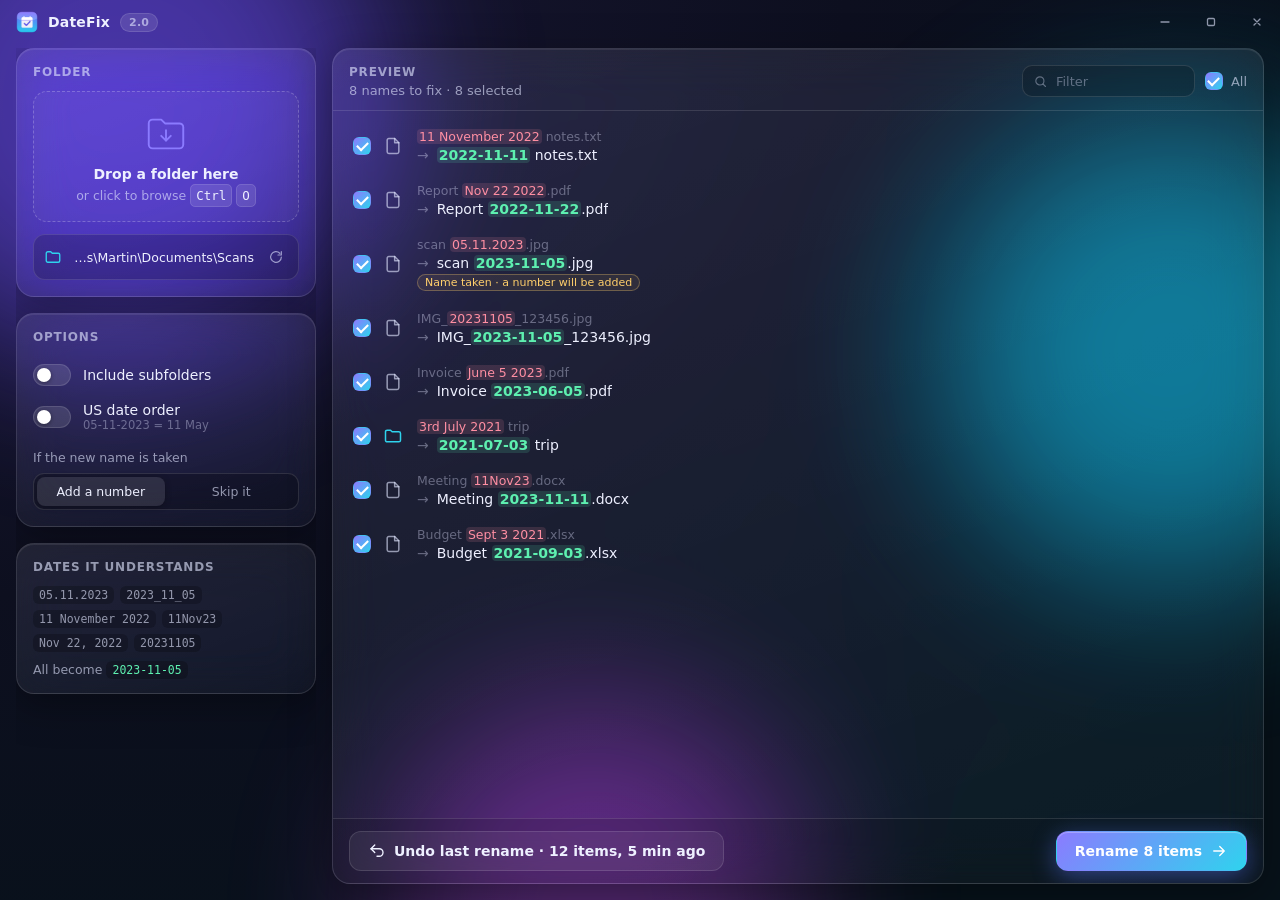
==== ui/index.html @ c707d3c5 "DateFix 2.0: rebuild as a Tauri desktop app with a glass interface - Rust core library (datefix-core" ====
<!doctype html>
<html lang="en">
<head>
  <meta charset="utf-8">
  <meta name="viewport" content="width=device-width, initial-scale=1">
  <title>DateFix</title>
  <link rel="stylesheet" href="styles.css">
</head>
<body>
  <div class="aurora" aria-hidden="true"><span></span><span></span><span></span></div>

  <header class="titlebar" data-tauri-drag-region>
    <div class="brand" data-tauri-drag-region>
      <img src="icon.png" alt="" width="22" height="22">
      <span data-tauri-drag-region>DateFix</span>
      <span class="pill" data-tauri-drag-region>2.0</span>
    </div>
    <div class="window-buttons">
      <button id="win-min" title="Minimise" aria-label="Minimise"><svg viewBox="0 0 12 12"><path d="M2 6h8"/></svg></button>
      <button id="win-max" title="Maximise" aria-label="Maximise"><svg viewBox="0 0 12 12"><rect x="2.5" y="2.5" width="7" height="7" rx="1.2"/></svg></button>
      <button id="win-close" class="close" title="Close" aria-label="Close"><svg viewBox="0 0 12 12"><path d="M3 3l6 6M9 3l-6 6"/></svg></button>
    </div>
  </header>

  <main class="layout">
    <aside class="side">
      <section class="card">
        <h2>Folder</h2>
        <button id="dropzone" class="dropzone" type="button">
          <svg class="dz-icon" viewBox="0 0 48 48" aria-hidden="true">
            <path d="M6 14a4 4 0 0 1 4-4h9l4 4h15a4 4 0 0 1 4 4v18a4 4 0 0 1-4 4H10a4 4 0 0 1-4-4z"/>
            <path d="M24 21v11M19 27l5 5 5-5"/>
          </svg>
          <strong>Drop a folder here</strong>
          <span>or click to browse <kbd>Ctrl</kbd> <kbd>O</kbd></span>
        </button>
        <div id="folder-chip" class="folder-chip" hidden>
          <svg viewBox="0 0 24 24" aria-hidden="true"><path d="M3 7a2 2 0 0 1 2-2h4l2 2h8a2 2 0 0 1 2 2v8a2 2 0 0 1-2 2H5a2 2 0 0 1-2-2z"/></svg>
          <span id="folder-path"></span>
          <button id="rescan" class="icon-btn" title="Scan again" aria-label="Scan again">
            <svg viewBox="0 0 24 24"><path d="M20 12a8 8 0 1 1-2.3-5.6M20 4v5h-5"/></svg>
          </button>
        </div>
      </section>

      <section class="card">
        <h2>Options</h2>
        <label class="switch">
          <input type="checkbox" id="opt-recursive">
          <span class="track"><span class="thumb"></span></span>
          <span class="label">Include subfolders</span>
        </label>
        <label class="switch">
          <input type="checkbox" id="opt-month-first">
          <span class="track"><span class="thumb"></span></span>
          <span class="label">US date order <small>05-11-2023 = 11 May</small></span>
        </label>
        <div class="field">
          <span class="field-label">If the new name is taken</span>
          <div class="segmented" role="radiogroup" aria-label="If the new name is taken">
            <button type="button" role="radio" data-clash="number" aria-checked="true">Add a number</button>
            <button type="button" role="radio" data-clash="skip" aria-checked="false">Skip it</button>
          </div>
        </div>
      </section>

      <section class="card formats">
        <h2>Dates it understands</h2>
        <ul>
          <li><code>05.11.2023</code><code>2023_11_05</code></li>
          <li><code>11 November 2022</code><code>11Nov23</code></li>
          <li><code>Nov 22, 2022</code><code>20231105</code></li>
        </ul>
        <p>All become <code class="iso">2023-11-05</code></p>
      </section>
    </aside>

    <section class="card preview">
      <div class="preview-head">
        <div>
          <h2>Preview</h2>
          <p id="summary" class="muted">Choose a folder to see what would change.</p>
        </div>
        <div class="preview-tools">
          <div class="search">
            <svg viewBox="0 0 24 24" aria-hidden="true"><circle cx="11" cy="11" r="6.5"/><path d="M16 16l4 4"/></svg>
            <input id="filter" type="search" placeholder="Filter" aria-label="Filter names" disabled>
          </div>
          <label class="check select-all" title="Select all">
            <input type="checkbox" id="select-all" disabled>
            <span class="box"></span>
            <span>All</span>
          </label>
        </div>
      </div>

      <div id="list" class="list" role="list">
        <div class="empty" id="empty">
          <div class="empty-art" aria-hidden="true">
            <span class="ghost-row"></span><span class="ghost-row"></span><span class="ghost-row"></span>
          </div>
          <p><strong>Nothing to show yet</strong><br>Drop a folder anywhere on this window.</p>
        </div>
      </div>

      <footer class="actions">
        <button id="undo" class="btn ghost" disabled>
          <svg viewBox="0 0 24 24" aria-hidden="true"><path d="M9 14L4 9l5-5"/><path d="M4 9h11a5 5 0 0 1 0 10h-3"/></svg>
          <span id="undo-label">Undo last rename</span>
        </button>
        <button id="apply" class="btn primary" disabled>
          <span id="apply-label">Rename</span>
          <svg viewBox="0 0 24 24" aria-hidden="true"><path d="M5 12h14M13 6l6 6-6 6"/></svg>
        </button>
      </footer>
    </section>
  </main>

  <div id="drop-overlay" class="drop-overlay" hidden>
    <div><strong>Drop to scan this folder</strong></div>
  </div>
  <div id="toasts" class="toasts" aria-live="polite"></div>

  <script src="main.js"></script>
</body>
</html>
---- ui/styles.css ----
:root {
  --text: #eef0ff;
  --muted: rgba(226, 230, 255, 0.62);
  --faint: rgba(226, 230, 255, 0.38);
  --glass: rgba(255, 255, 255, 0.065);
  --glass-strong: rgba(255, 255, 255, 0.11);
  --stroke: rgba(255, 255, 255, 0.12);
  --stroke-strong: rgba(255, 255, 255, 0.22);
  --accent: #8b7bff;
  --accent-2: #2fd3ee;
  --good: #5ef0b0;
  --old: #ff8fa3;
  --warn: #ffcf6b;
  --radius: 18px;
  --shadow: 0 10px 40px rgba(0, 0, 0, 0.35);
  color-scheme: dark;
}

* { box-sizing: border-box; }

html, body {
  height: 100%;
  margin: 0;
  overflow: hidden;
  font-family: "Segoe UI Variable Text", "Segoe UI", system-ui, -apple-system, sans-serif;
  font-size: 14px;
  color: var(--text);
  user-select: none;
  -webkit-font-smoothing: antialiased;
}

/* No native glass (or in a browser): draw our own dark backdrop. */
body { background: radial-gradient(120% 120% at 0% 0%, #1b1838 0%, #0d0f1f 55%, #07121a 100%); }
/* Windows Mica / Acrylic shows through. */
body.native-glass { background: rgba(12, 12, 24, 0.28); }

.aurora { position: fixed; inset: 0; pointer-events: none; overflow: hidden; z-index: 0; }
.aurora span {
  position: absolute; border-radius: 50%; filter: blur(80px); opacity: 0.55;
  animation: drift 22s ease-in-out infinite alternate;
}
.aurora span:nth-child(1) { width: 520px; height: 520px; left: -140px; top: -160px; background: #6d4dff; }
.aurora span:nth-child(2) { width: 460px; height: 460px; right: -120px; top: 120px; background: #0fb6d8; animation-delay: -7s; }
.aurora span:nth-child(3) { width: 420px; height: 420px; left: 30%; bottom: -220px; background: #d14dff; opacity: 0.35; animation-delay: -14s; }
body.native-glass .aurora span { opacity: 0.22; }
@keyframes drift { to { transform: translate(60px, 40px) scale(1.12); } }
@media (prefers-reduced-motion: reduce) { .aurora span { animation: none; } }

svg { fill: none; stroke: currentColor; stroke-width: 1.8; stroke-linecap: round; stroke-linejoin: round; }

/* ---------- Title bar ---------- */
.titlebar {
  position: relative; z-index: 2; height: 44px; display: flex; align-items: center;
  justify-content: space-between; padding-left: 16px;
}
.brand { display: flex; align-items: center; gap: 10px; font-weight: 600; letter-spacing: 0.2px; }
.brand img { border-radius: 6px; }
.pill {
  font-size: 11px; font-weight: 600; padding: 2px 8px; border-radius: 99px;
  background: var(--glass-strong); border: 1px solid var(--stroke); color: var(--muted);
}
.window-buttons { display: flex; height: 100%; }
.window-buttons button {
  width: 46px; height: 100%; border: 0; background: transparent; color: var(--muted);
  display: grid; place-items: center; cursor: pointer;
}
.window-buttons svg { width: 12px; height: 12px; stroke-width: 1.3; }
.window-buttons button:hover { background: rgba(255, 255, 255, 0.08); color: var(--text); }
.window-buttons .close:hover { background: #e81123; color: #fff; }

/* ---------- Layout ---------- */
.layout {
  position: relative; z-index: 1; display: grid; grid-template-columns: 300px 1fr; gap: 16px;
  height: calc(100% - 44px); padding: 4px 16px 16px;
}
.side { display: flex; flex-direction: column; gap: 16px; min-height: 0; overflow: auto; }

.card {
  background: linear-gradient(160deg, rgba(255, 255, 255, 0.09), rgba(255, 255, 255, 0.035));
  border: 1px solid var(--stroke);
  border-radius: var(--radius);
  padding: 16px;
  backdrop-filter: blur(24px) saturate(140%);
  -webkit-backdrop-filter: blur(24px) saturate(140%);
  box-shadow: var(--shadow), inset 0 1px 0 rgba(255, 255, 255, 0.08);
}
h2 { margin: 0 0 12px; font-size: 12px; font-weight: 600; letter-spacing: 0.8px; text-transform: uppercase; color: var(--muted); }
.muted { color: var(--muted); }

/* ---------- Drop zone ---------- */
.dropzone {
  width: 100%; display: flex; flex-direction: column; align-items: center; gap: 6px;
  padding: 18px 12px; border-radius: 14px; cursor: pointer; color: var(--text); font: inherit;
  background: rgba(255, 255, 255, 0.035); border: 1.5px dashed var(--stroke-strong);
  transition: background 0.2s, border-color 0.2s, transform 0.2s;
}
.dropzone:hover, .dropzone.over { background: rgba(139, 123, 255, 0.12); border-color: var(--accent); }
.dropzone:active { transform: scale(0.99); }
.dz-icon { width: 46px; height: 46px; stroke-width: 2; color: var(--accent); margin-bottom: 4px; }
.dropzone span { color: var(--muted); font-size: 12.5px; }
kbd {
  font: 600 10.5px/1 inherit; padding: 3px 5px; border-radius: 5px;
  background: var(--glass-strong); border: 1px solid var(--stroke); color: var(--text);
}

.folder-chip {
  margin-top: 12px; display: flex; align-items: center; gap: 8px; padding: 8px 8px 8px 10px;
  border-radius: 12px; background: rgba(0, 0, 0, 0.18); border: 1px solid var(--stroke);
}
.folder-chip > svg { width: 18px; height: 18px; flex: none; color: var(--accent-2); }
#folder-path { flex: 1; min-width: 0; overflow: hidden; text-overflow: ellipsis; white-space: nowrap; direction: rtl; text-align: left; font-size: 12.5px; }
.icon-btn {
  width: 28px; height: 28px; flex: none; border-radius: 8px; border: 0; cursor: pointer;
  display: grid; place-items: center; background: transparent; color: var(--muted);
}
.icon-btn svg { width: 16px; height: 16px; }
.icon-btn:hover { background: var(--glass-strong); color: var(--text); }

/* ---------- Switches ---------- */
.switch { display: flex; align-items: center; gap: 12px; padding: 8px 0; cursor: pointer; }
.switch input { position: absolute; opacity: 0; pointer-events: none; }
.track {
  width: 38px; height: 22px; flex: none; border-radius: 99px; position: relative;
  background: rgba(255, 255, 255, 0.12); border: 1px solid var(--stroke); transition: background 0.2s;
}
.thumb {
  position: absolute; top: 3px; left: 3px; width: 14px; height: 14px; border-radius: 50%;
  background: #fff; box-shadow: 0 1px 4px rgba(0, 0, 0, 0.4); transition: transform 0.2s cubic-bezier(.3, 1.4, .5, 1);
}
.switch input:checked + .track { background: linear-gradient(135deg, var(--accent), var(--accent-2)); border-color: transparent; }
.switch input:checked + .track .thumb { transform: translateX(16px); }
.switch input:focus-visible + .track { outline: 2px solid var(--accent-2); outline-offset: 2px; }
.switch .label { display: flex; flex-direction: column; }
.switch small { color: var(--faint); font-size: 11.5px; }

.field { margin-top: 10px; }
.field-label { display: block; font-size: 12.5px; color: var(--muted); margin-bottom: 8px; }
.segmented {
  display: grid; grid-template-columns: 1fr 1fr; padding: 3px; gap: 3px; border-radius: 11px;
  background: rgba(0, 0, 0, 0.22); border: 1px solid var(--stroke);
}
.segmented button {
  border: 0; border-radius: 8px; padding: 7px 8px; font: inherit; font-size: 12.5px; cursor: pointer;
  background: transparent; color: var(--muted); transition: background 0.2s, color 0.2s;
}
.segmented button[aria-checked="true"] { background: var(--glass-strong); color: var(--text); box-shadow: 0 1px 6px rgba(0, 0, 0, 0.3); }

.formats ul { list-style: none; margin: 0 0 10px; padding: 0; display: grid; gap: 6px; }
.formats li { display: flex; gap: 6px; flex-wrap: wrap; }
code {
  font-family: "Cascadia Code", Consolas, ui-monospace, monospace; font-size: 11.5px;
  padding: 2px 6px; border-radius: 6px; background: rgba(0, 0, 0, 0.22); color: var(--muted);
}
code.iso { color: var(--good); }
.formats p { margin: 0; color: var(--muted); font-size: 12.5px; }
@media (max-height: 700px) { .formats { display: none; } }

/* ---------- Preview ---------- */
.preview { display: flex; flex-direction: column; min-height: 0; padding: 0; overflow: hidden; }
.preview-head {
  display: flex; align-items: flex-start; justify-content: space-between; gap: 12px;
  padding: 16px 16px 12px; border-bottom: 1px solid var(--stroke);
}
.preview-head h2 { margin-bottom: 4px; }
.preview-head p { margin: 0; font-size: 13px; }
.preview-tools { display: flex; align-items: center; gap: 10px; }
.search {
  display: flex; align-items: center; gap: 6px; padding: 0 10px; height: 32px; border-radius: 10px;
  background: rgba(0, 0, 0, 0.2); border: 1px solid var(--stroke);
}
.search svg { width: 15px; height: 15px; color: var(--faint); }
.search input { width: 130px; border: 0; outline: 0; background: transparent; color: var(--text); font: inherit; font-size: 13px; }
.search input::placeholder { color: var(--faint); }
.search:focus-within { border-color: var(--accent); }

.check { display: inline-flex; align-items: center; gap: 8px; cursor: pointer; font-size: 13px; color: var(--muted); }
.check input { position: absolute; opacity: 0; pointer-events: none; }
.box {
  width: 18px; height: 18px; flex: none; border-radius: 6px; border: 1.5px solid var(--stroke-strong);
  display: grid; place-items: center; transition: background 0.15s, border-color 0.15s;
}
.box::after {
  content: ""; width: 9px; height: 5px; border: solid #fff; border-width: 0 0 2px 2px;
  transform: rotate(-45deg) translate(1px, -1px) scale(0); transition: transform 0.15s;
}
.check input:checked + .box { background: linear-gradient(135deg, var(--accent), var(--accent-2)); border-color: transparent; }
.check input:checked + .box::after { transform: rotate(-45deg) translate(1px, -1px) scale(1); }
.check input:indeterminate + .box { background: var(--accent); border-color: transparent; }
.check input:indeterminate + .box::after { border-width: 0 0 2px 0; transform: none; width: 8px; }
.check input:focus-visible + .box { outline: 2px solid var(--accent-2); outline-offset: 2px; }
.check input:disabled + .box { opacity: 0.4; }

.list { flex: 1; overflow: auto; padding: 8px; }
.list::-webkit-scrollbar { width: 10px; }
.list::-webkit-scrollbar-thumb { background: rgba(255, 255, 255, 0.14); border-radius: 99px; border: 3px solid transparent; background-clip: padding-box; }

.row {
  display: grid; grid-template-columns: 18px 22px minmax(0, 1fr); align-items: center; gap: 12px;
  padding: 10px 12px; border-radius: 12px; cursor: pointer; transition: background 0.15s, opacity 0.2s;
  animation: rise 0.35s ease both;
}
.row:hover { background: rgba(255, 255, 255, 0.06); }
.row.off { opacity: 0.45; }
.row.off .names .new { text-decoration: line-through; text-decoration-color: var(--faint); }
.row .kind { width: 20px; height: 20px; color: var(--muted); }
.row .kind.dir { color: var(--accent-2); }
.names { min-width: 0; display: flex; flex-direction: column; gap: 3px; }
.names .old, .names .new { overflow: hidden; text-overflow: ellipsis; white-space: nowrap; }
.names .old { font-size: 12.5px; color: var(--faint); }
.names .old mark { background: rgba(255, 143, 163, 0.14); color: var(--old); border-radius: 4px; padding: 0 2px; }
.names .new { font-size: 14px; display: flex; align-items: center; gap: 8px; }
.names .new .arrow { color: var(--faint); flex: none; }
.names .new .text { overflow: hidden; text-overflow: ellipsis; }
.names .new mark { background: rgba(94, 240, 176, 0.14); color: var(--good); border-radius: 4px; padding: 0 2px; font-weight: 600; }
.meta { display: flex; gap: 6px; flex-wrap: wrap; }
.tag {
  font-size: 11px; padding: 1px 7px; border-radius: 99px; color: var(--muted);
  background: rgba(255, 255, 255, 0.06); border: 1px solid var(--stroke);
}
.tag.warn { color: var(--warn); border-color: rgba(255, 207, 107, 0.3); background: rgba(255, 207, 107, 0.08); }
@keyframes rise { from { opacity: 0; transform: translateY(6px); } }

.empty { height: 100%; display: grid; place-content: center; justify-items: center; gap: 18px; text-align: center; color: var(--muted); }
.empty strong { color: var(--text); font-size: 15px; }
.empty p { margin: 0; line-height: 1.6; }
.empty-art { display: grid; gap: 8px; width: 220px; }
.ghost-row { height: 14px; border-radius: 99px; background: linear-gradient(90deg, rgba(255,255,255,.05), rgba(255,255,255,.14), rgba(255,255,255,.05)); background-size: 200% 100%; animation: shimmer 2.4s linear infinite; }
.ghost-row:nth-child(2) { width: 80%; }
.ghost-row:nth-child(3) { width: 60%; }
@keyframes shimmer { to { background-position: -200% 0; } }

.actions {
  display: flex; align-items: center; justify-content: space-between; gap: 12px;
  padding: 12px 16px; border-top: 1px solid var(--stroke); background: rgba(0, 0, 0, 0.12);
}
.btn {
  height: 40px; display: inline-flex; align-items: center; gap: 8px; padding: 0 18px; border-radius: 12px;
  font: inherit; font-weight: 600; cursor: pointer; border: 1px solid transparent; transition: transform 0.15s, box-shadow 0.2s, opacity 0.2s, background 0.2s;
}
.btn svg { width: 18px; height: 18px; }
.btn:active:not(:disabled) { transform: scale(0.98); }
.btn:disabled { opacity: 0.4; cursor: default; }
.btn.primary {
  color: #fff; background: linear-gradient(135deg, var(--accent), var(--accent-2));
  box-shadow: 0 6px 24px rgba(91, 120, 255, 0.45), inset 0 1px 0 rgba(255, 255, 255, 0.25);
}
.btn.primary:hover:not(:disabled) { box-shadow: 0 8px 32px rgba(91, 120, 255, 0.6), inset 0 1px 0 rgba(255, 255, 255, 0.3); }
.btn.ghost { color: var(--text); background: var(--glass); border-color: var(--stroke); }
.btn.ghost:hover:not(:disabled) { background: var(--glass-strong); }
.btn.busy { pointer-events: none; opacity: 0.7; }

/* ---------- Overlays ---------- */
.drop-overlay {
  position: fixed; inset: 10px; z-index: 10; border-radius: 22px; display: grid; place-items: center;
  border: 2px dashed var(--accent); background: rgba(40, 30, 90, 0.35);
  backdrop-filter: blur(10px); -webkit-backdrop-filter: blur(10px);
  font-size: 18px; animation: fade 0.15s ease;
}
.drop-overlay[hidden] { display: none; }
@keyframes fade { from { opacity: 0; } }

.toasts { position: fixed; right: 18px; bottom: 84px; z-index: 20; display: grid; gap: 10px; justify-items: end; }
.toast {
  max-width: 380px; padding: 12px 14px; border-radius: 14px; font-size: 13px; line-height: 1.45;
  background: rgba(30, 30, 52, 0.82); border: 1px solid var(--stroke-strong); box-shadow: var(--shadow);
  backdrop-filter: blur(20px); -webkit-backdrop-filter: blur(20px); animation: rise 0.25s ease;
}
.toast strong { display: block; margin-bottom: 2px; }
.toast.good strong { color: var(--good); }
.toast.bad strong { color: var(--old); }
.toast ul { margin: 6px 0 0; padding-left: 18px; color: var(--muted); }
.toast.leaving { opacity: 0; transform: translateY(6px); transition: 0.3s; }

button:focus-visible { outline: 2px solid var(--accent-2); outline-offset: 2px; }
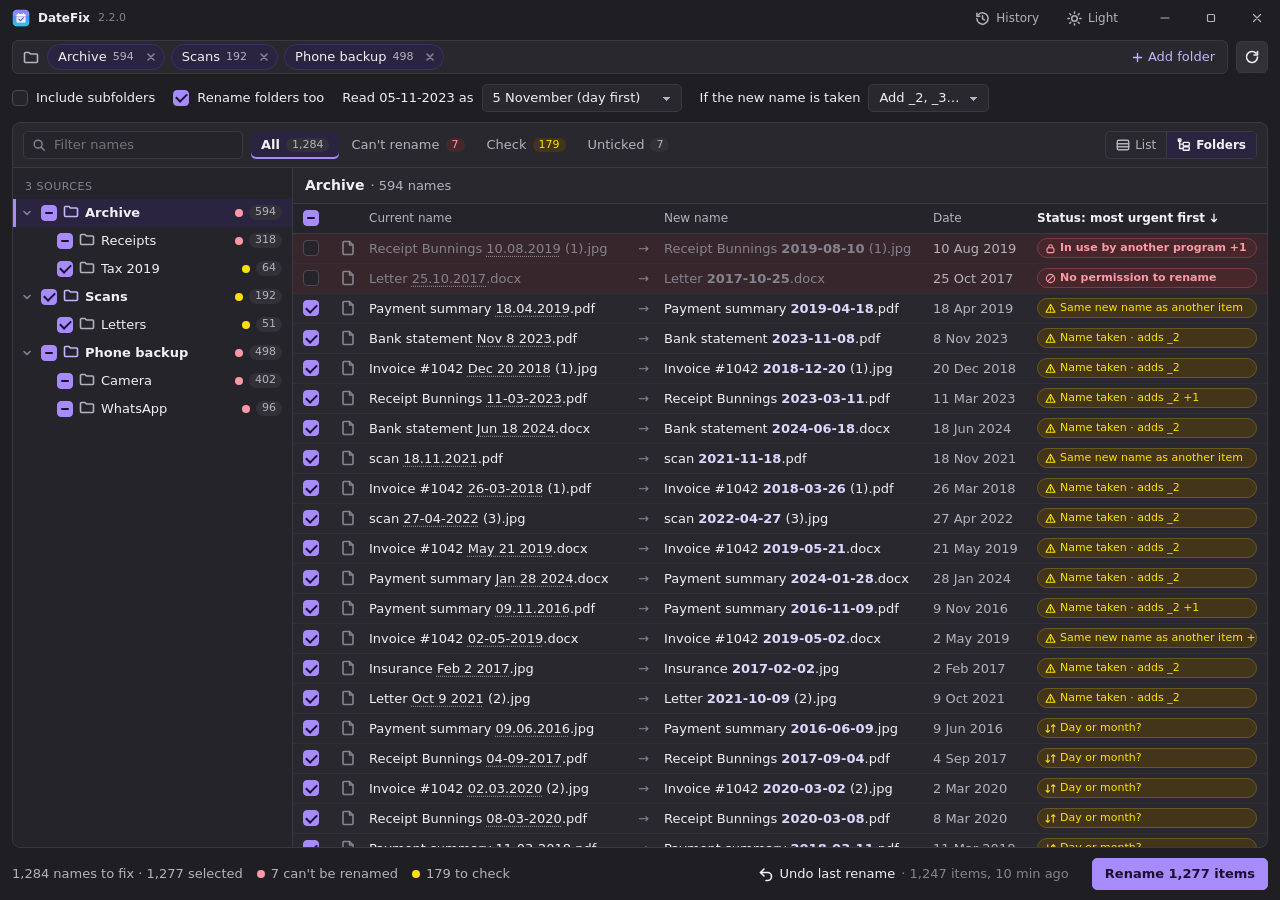
==== commit 2fb95535: "DateFix 2.2.0: new interface, history page, crash recovery A plainer, functional UI to replace the g" ====
--- a/ui/index.html
+++ b/ui/index.html
@@ -1,5 +1,5 @@
 <!doctype html>
-<html lang="en">
+<html lang="en" data-theme="dark">
 <head>
   <meta charset="utf-8">
   <meta name="viewport" content="width=device-width, initial-scale=1">
@@ -7,120 +7,164 @@
   <link rel="stylesheet" href="styles.css">
 </head>
 <body>
-  <div class="aurora" aria-hidden="true"><span></span><span></span><span></span></div>
-
+<div class="app">
   <header class="titlebar" data-tauri-drag-region>
-    <div class="brand" data-tauri-drag-region>
-      <img src="icon.png" alt="" width="22" height="22">
-      <span data-tauri-drag-region>DateFix</span>
-      <span class="pill" data-tauri-drag-region>2.0</span>
-    </div>
-    <div class="window-buttons">
-      <button id="win-min" title="Minimise" aria-label="Minimise"><svg viewBox="0 0 12 12"><path d="M2 6h8"/></svg></button>
-      <button id="win-max" title="Maximise" aria-label="Maximise"><svg viewBox="0 0 12 12"><rect x="2.5" y="2.5" width="7" height="7" rx="1.2"/></svg></button>
-      <button id="win-close" class="close" title="Close" aria-label="Close"><svg viewBox="0 0 12 12"><path d="M3 3l6 6M9 3l-6 6"/></svg></button>
+    <img class="logo" src="icon.png" alt="" width="18" height="18" data-tauri-drag-region>
+    <span class="name" data-tauri-drag-region>DateFix</span>
+    <span class="ver" id="version" data-tauri-drag-region></span>
+    <span class="drag" data-tauri-drag-region></span>
+    <button class="tb-btn" id="nav-history" type="button" title="Rename history (Ctrl+H)">
+      <svg viewBox="0 0 16 16"><path d="M2 8a6 6 0 1 0 1.8-4.3M2 2.5v3h3"/><path d="M8 5v3.2l2 1.3"/></svg>
+      <span>History</span>
+    </button>
+    <button class="tb-btn" id="theme" type="button" title="Switch between dark and light">
+      <svg class="sun" viewBox="0 0 16 16"><circle cx="8" cy="8" r="3"/><path d="M8 1v1.5M8 13.5V15M1 8h1.5M13.5 8H15M3 3l1 1M12 12l1 1M3 13l1-1M12 4l1-1"/></svg>
+      <svg class="moon" viewBox="0 0 16 16"><path d="M13.5 9.5A5.5 5.5 0 0 1 6.5 2.5a5.5 5.5 0 1 0 7 7z"/></svg>
+      <span id="theme-label">Light</span>
+    </button>
+    <div class="wb">
+      <button id="win-min" type="button" aria-label="Minimise"><svg viewBox="0 0 10 10"><path d="M1 5h8"/></svg></button>
+      <button id="win-max" type="button" aria-label="Maximise"><svg viewBox="0 0 10 10"><rect x="1.5" y="1.5" width="7" height="7" rx="1"/></svg></button>
+      <button id="win-close" class="close" type="button" aria-label="Close"><svg viewBox="0 0 10 10"><path d="M1.5 1.5l7 7M8.5 1.5l-7 7"/></svg></button>
     </div>
   </header>
 
-  <main class="layout">
-    <aside class="side">
-      <section class="card">
-        <h2>Folder</h2>
-        <button id="dropzone" class="dropzone" type="button">
-          <svg class="dz-icon" viewBox="0 0 48 48" aria-hidden="true">
-            <path d="M6 14a4 4 0 0 1 4-4h9l4 4h15a4 4 0 0 1 4 4v18a4 4 0 0 1-4 4H10a4 4 0 0 1-4-4z"/>
-            <path d="M24 21v11M19 27l5 5 5-5"/>
-          </svg>
-          <strong>Drop a folder here</strong>
-          <span>or click to browse <kbd>Ctrl</kbd> <kbd>O</kbd></span>
+  <!-- ===== Rename page ===== -->
+  <main class="page" id="page-main">
+    <div class="toolbar">
+      <div class="sources" id="sources">
+        <svg viewBox="0 0 16 16"><path d="M1.5 4.5a1 1 0 0 1 1-1h3.5l1.5 1.5h6a1 1 0 0 1 1 1v6.5a1 1 0 0 1-1 1h-11a1 1 0 0 1-1-1z"/></svg>
+        <div class="chips" id="chips"><span class="placeholder">No folder chosen yet</span></div>
+        <button class="add" id="add-folder" type="button" title="Add a folder (Ctrl+O)">
+          <svg viewBox="0 0 16 16"><path d="M8 3v10M3 8h10"/></svg>Add folder
         </button>
-        <div id="folder-chip" class="folder-chip" hidden>
-          <svg viewBox="0 0 24 24" aria-hidden="true"><path d="M3 7a2 2 0 0 1 2-2h4l2 2h8a2 2 0 0 1 2 2v8a2 2 0 0 1-2 2H5a2 2 0 0 1-2-2z"/></svg>
-          <span id="folder-path"></span>
-          <button id="rescan" class="icon-btn" title="Scan again" aria-label="Scan again">
-            <svg viewBox="0 0 24 24"><path d="M20 12a8 8 0 1 1-2.3-5.6M20 4v5h-5"/></svg>
-          </button>
+      </div>
+      <button class="btn icon" id="rescan" type="button" title="Scan again (F5)" aria-label="Scan again" disabled>
+        <svg viewBox="0 0 16 16"><path d="M13.5 8a5.5 5.5 0 1 1-1.6-3.9M13.5 2.5v3.5H10"/></svg>
+      </button>
+    </div>
+
+    <div class="options">
+      <label class="cb"><input type="checkbox" id="opt-recursive"><span>Include subfolders</span></label>
+      <label class="cb"><input type="checkbox" id="opt-folders" checked><span>Rename folders too</span></label>
+      <label class="field">Read 05-11-2023 as
+        <select id="opt-order">
+          <option value="day">5 November (day first)</option>
+          <option value="month">11 May (month first, US)</option>
+        </select>
+      </label>
+      <label class="field">If the new name is taken
+        <select id="opt-clash">
+          <option value="number">Add _2, _3…</option>
+          <option value="skip">Skip it</option>
+        </select>
+      </label>
+    </div>
+
+    <section class="panel" id="panel">
+      <div class="filterbar">
+        <label class="search"><svg viewBox="0 0 16 16"><circle cx="7" cy="7" r="4.5"/><path d="M10.5 10.5l3.5 3.5"/></svg>
+          <input id="filter" type="search" placeholder="Filter names" aria-label="Filter names" spellcheck="false"></label>
+        <div class="tabs" id="tabs" role="tablist">
+          <button type="button" role="tab" data-tab="all" class="tab on">All <span class="count" data-count="all">0</span></button>
+          <button type="button" role="tab" data-tab="bad" class="tab bad">Can't rename <span class="count" data-count="bad">0</span></button>
+          <button type="button" role="tab" data-tab="check" class="tab warn">Check <span class="count" data-count="check">0</span></button>
+          <button type="button" role="tab" data-tab="off" class="tab">Unticked <span class="count" data-count="off">0</span></button>
         </div>
-      </section>
-
-      <section class="card">
-        <h2>Options</h2>
-        <label class="switch">
-          <input type="checkbox" id="opt-recursive">
-          <span class="track"><span class="thumb"></span></span>
-          <span class="label">Include subfolders</span>
-        </label>
-        <label class="switch">
-          <input type="checkbox" id="opt-month-first">
-          <span class="track"><span class="thumb"></span></span>
-          <span class="label">US date order <small>05-11-2023 = 11 May</small></span>
-        </label>
-        <div class="field">
-          <span class="field-label">If the new name is taken</span>
-          <div class="segmented" role="radiogroup" aria-label="If the new name is taken">
-            <button type="button" role="radio" data-clash="number" aria-checked="true">Add a number</button>
-            <button type="button" role="radio" data-clash="skip" aria-checked="false">Skip it</button>
-          </div>
-        </div>
-      </section>
-
-      <section class="card formats">
-        <h2>Dates it understands</h2>
-        <ul>
-          <li><code>05.11.2023</code><code>2023_11_05</code></li>
-          <li><code>11 November 2022</code><code>11Nov23</code></li>
-          <li><code>Nov 22, 2022</code><code>20231105</code></li>
-        </ul>
-        <p>All become <code class="iso">2023-11-05</code></p>
-      </section>
-    </aside>
-
-    <section class="card preview">
-      <div class="preview-head">
-        <div>
-          <h2>Preview</h2>
-          <p id="summary" class="muted">Choose a folder to see what would change.</p>
-        </div>
-        <div class="preview-tools">
-          <div class="search">
-            <svg viewBox="0 0 24 24" aria-hidden="true"><circle cx="11" cy="11" r="6.5"/><path d="M16 16l4 4"/></svg>
-            <input id="filter" type="search" placeholder="Filter" aria-label="Filter names" disabled>
-          </div>
-          <label class="check select-all" title="Select all">
-            <input type="checkbox" id="select-all" disabled>
-            <span class="box"></span>
-            <span>All</span>
-          </label>
+        <span class="spacer"></span>
+        <div class="seg" id="view" role="radiogroup" aria-label="View">
+          <button type="button" role="radio" data-view="list" aria-checked="true">
+            <svg viewBox="0 0 16 16"><rect x="1.5" y="2.5" width="13" height="11" rx="1.5"/><path d="M1.5 6.5h13M1.5 10h13"/></svg>List</button>
+          <button type="button" role="radio" data-view="tree" aria-checked="false">
+            <svg viewBox="0 0 16 16"><path d="M3 2.5v9.5h3M3 7h3"/><rect x="7" y="5" width="7" height="4" rx="1"/><rect x="7" y="10" width="7" height="4" rx="1"/><rect x="1.5" y="1" width="3" height="3" rx=".8"/></svg>Folders</button>
         </div>
       </div>
 
-      <div id="list" class="list" role="list">
-        <div class="empty" id="empty">
-          <div class="empty-art" aria-hidden="true">
-            <span class="ghost-row"></span><span class="ghost-row"></span><span class="ghost-row"></span>
+      <div class="content" id="content" hidden>
+        <aside class="tree" id="tree" hidden></aside>
+        <div class="right">
+          <div class="crumb" id="crumb" hidden></div>
+          <div class="table">
+            <div class="thead" id="thead"></div>
+            <div class="tbody" id="tbody" tabindex="0"><div class="vspace" id="vspace"></div></div>
           </div>
-          <p><strong>Nothing to show yet</strong><br>Drop a folder anywhere on this window.</p>
         </div>
       </div>
 
-      <footer class="actions">
-        <button id="undo" class="btn ghost" disabled>
-          <svg viewBox="0 0 24 24" aria-hidden="true"><path d="M9 14L4 9l5-5"/><path d="M4 9h11a5 5 0 0 1 0 10h-3"/></svg>
-          <span id="undo-label">Undo last rename</span>
+      <div class="state" id="empty">
+        <button class="dropzone" id="dropzone" type="button">
+          <svg viewBox="0 0 48 48"><path d="M6 14a4 4 0 0 1 4-4h9l4 4h15a4 4 0 0 1 4 4v18a4 4 0 0 1-4 4H10a4 4 0 0 1-4-4z"/><path d="M24 21v11M19 27l5 5 5-5"/></svg>
+          <strong>Drop folders here</strong>
+          <span>or click to choose · <kbd>Ctrl</kbd> <kbd>O</kbd></span>
         </button>
-        <button id="apply" class="btn primary" disabled>
-          <span id="apply-label">Rename</span>
-          <svg viewBox="0 0 24 24" aria-hidden="true"><path d="M5 12h14M13 6l6 6-6 6"/></svg>
-        </button>
-      </footer>
+        <p class="hint">DateFix shows every change first. Nothing is renamed until you click <b>Rename</b>, and every rename can be undone.</p>
+      </div>
+
+      <div class="state" id="nothing" hidden>
+        <svg class="big" viewBox="0 0 48 48"><circle cx="24" cy="24" r="17"/><path d="M16.5 24.5l5 5 10-11"/></svg>
+        <strong>Nothing to fix</strong>
+        <span class="muted" id="nothing-text">Every date in these names is already YYYY-MM-DD.</span>
+      </div>
+
+      <div class="state" id="busy" hidden>
+        <strong id="busy-title">Scanning…</strong>
+        <div class="progress" id="busy-bar"><span></span></div>
+        <span class="muted" id="busy-text"></span>
+        <button class="btn" id="cancel-scan" type="button">Cancel</button>
+      </div>
     </section>
+
+    <footer class="statusbar">
+      <span class="info" id="info"></span>
+      <span class="spacer"></span>
+      <button class="btn subtle" id="undo-last" type="button" hidden>
+        <svg viewBox="0 0 16 16"><path d="M6 10L2.5 6.5 6 3"/><path d="M2.5 6.5h7a4 4 0 0 1 0 8H8"/></svg>
+        <span id="undo-label">Undo last rename</span>
+      </button>
+      <button class="btn primary" id="apply" type="button" disabled>Rename</button>
+    </footer>
   </main>
 
-  <div id="drop-overlay" class="drop-overlay" hidden>
-    <div><strong>Drop to scan this folder</strong></div>
-  </div>
-  <div id="toasts" class="toasts" aria-live="polite"></div>
+  <!-- ===== History page ===== -->
+  <main class="page" id="page-history" hidden>
+    <div class="toolbar">
+      <button class="btn subtle" id="back" type="button" title="Back (Esc)">
+        <svg viewBox="0 0 16 16"><path d="M10 3L5 8l5 5"/></svg>Back
+      </button>
+      <h1>Rename history</h1>
+      <span class="spacer"></span>
+      <span class="muted">The newest 30 renames are kept</span>
+    </div>
+    <section class="panel">
+      <div class="hsplit">
+        <div class="batches" id="batches"></div>
+        <div class="detail" id="detail">
+          <div class="dhead" id="dhead"></div>
+          <div class="table" id="htable" hidden>
+            <div class="thead" id="hthead"></div>
+            <div class="tbody" id="htbody" tabindex="0"><div class="vspace" id="hvspace"></div></div>
+          </div>
+          <div class="state" id="hstate" hidden></div>
+        </div>
+      </div>
+    </section>
+    <footer class="statusbar">
+      <span class="info" id="hinfo"></span>
+      <span class="spacer"></span>
+      <button class="btn danger" id="forget" type="button" hidden>Forget this rename</button>
+      <button class="btn" id="resume" type="button" hidden>Finish it</button>
+      <button class="btn primary" id="hundo" type="button" disabled>Undo</button>
+    </footer>
+  </main>
+</div>
 
-  <script src="main.js"></script>
+<div class="drop-overlay" id="drop-overlay" hidden><div>Drop to add these folders</div></div>
+<div class="scrim" id="modal" hidden><div class="dialog" role="dialog" aria-modal="true" aria-labelledby="modal-title">
+  <div class="body"><h2 id="modal-title"></h2><div id="modal-body"></div></div>
+  <div class="foot" id="modal-foot"></div>
+</div></div>
+<div class="toasts" id="toasts" aria-live="polite"></div>
+
+<script src="main.js"></script>
 </body>
 </html>
--- a/ui/styles.css
+++ b/ui/styles.css
@@ -1,274 +1,251 @@
+/* DateFix: dark by default, light as an option. Purple for actions and
+   selection (a few shades). Amber = check this, red = can't be renamed. */
 :root {
-  --text: #eef0ff;
-  --muted: rgba(226, 230, 255, 0.62);
-  --faint: rgba(226, 230, 255, 0.38);
-  --glass: rgba(255, 255, 255, 0.065);
-  --glass-strong: rgba(255, 255, 255, 0.11);
-  --stroke: rgba(255, 255, 255, 0.12);
-  --stroke-strong: rgba(255, 255, 255, 0.22);
-  --accent: #8b7bff;
-  --accent-2: #2fd3ee;
-  --good: #5ef0b0;
-  --old: #ff8fa3;
-  --warn: #ffcf6b;
-  --radius: 18px;
-  --shadow: 0 10px 40px rgba(0, 0, 0, 0.35);
+  --bg: #1f1e23; --surface: #29282e; --surface-2: #25242a; --raised: #323138; --hover: #2f2e35;
+  --border: #3a3940; --border-strong: #4b4a52; --row-line: #302f36;
+  --text: #f1f0f4; --muted: #b4b2bd; --faint: #85838f;
+  --p-900: #2b2440; --p-800: #3b3060; --p-600: #7c5cf0; --p-400: #a78bfa; --p-300: #c4b5fd; --p-200: #ddd6fe;
+  --accent: var(--p-400); --accent-hover: var(--p-300); --accent-text: #1a1033;
+  --accent-soft: var(--p-900); --link: var(--p-300); --date: var(--p-200); --sel: #2c2638;
+  --warn: #fce100; --warn-soft: #433519; --warn-border: #6b5722;
+  --bad: #ff99a4; --bad-soft: #47272b; --bad-border: #7a3b42; --bad-row: rgba(71, 39, 43, .5);
+  --ok: #8fd6a8;
+  --shadow: 0 16px 48px rgba(0, 0, 0, .55);
+  --row: 30px;
   color-scheme: dark;
 }
+:root[data-theme="light"] {
+  --bg: #f4f3f7; --surface: #ffffff; --surface-2: #faf9fc; --raised: #ffffff; --hover: #f5f2fd;
+  --border: #e4e2ea; --border-strong: #cdcad6; --row-line: #efedf3;
+  --text: #1c1a22; --muted: #5f5c6b; --faint: #8b8896;
+  --p-900: #f3efff; --p-800: #e2d9ff; --p-600: #6d28d9; --p-400: #7c3aed; --p-300: #6d28d9; --p-200: #5b21b6;
+  --accent: var(--p-400); --accent-hover: var(--p-600); --accent-text: #ffffff;
+  --accent-soft: var(--p-900); --link: var(--p-300); --date: var(--p-200); --sel: #f1ecff;
+  --warn: #8a5300; --warn-soft: #fff4ce; --warn-border: #f0d27e;
+  --bad: #b42318; --bad-soft: #fde8e8; --bad-border: #f5b8b5; --bad-row: #fff3f3;
+  --ok: #1e7b45;
+  --shadow: 0 16px 48px rgba(40, 20, 80, .18);
+  color-scheme: light;
+}
 
 * { box-sizing: border-box; }
-
-html, body {
-  height: 100%;
-  margin: 0;
-  overflow: hidden;
-  font-family: "Segoe UI Variable Text", "Segoe UI", system-ui, -apple-system, sans-serif;
-  font-size: 14px;
-  color: var(--text);
-  user-select: none;
-  -webkit-font-smoothing: antialiased;
-}
-
-/* No native glass (or in a browser): draw our own dark backdrop. */
-body { background: radial-gradient(120% 120% at 0% 0%, #1b1838 0%, #0d0f1f 55%, #07121a 100%); }
-/* Windows Mica / Acrylic shows through. */
-body.native-glass { background: rgba(12, 12, 24, 0.28); }
-
-.aurora { position: fixed; inset: 0; pointer-events: none; overflow: hidden; z-index: 0; }
-.aurora span {
-  position: absolute; border-radius: 50%; filter: blur(80px); opacity: 0.55;
-  animation: drift 22s ease-in-out infinite alternate;
-}
-.aurora span:nth-child(1) { width: 520px; height: 520px; left: -140px; top: -160px; background: #6d4dff; }
-.aurora span:nth-child(2) { width: 460px; height: 460px; right: -120px; top: 120px; background: #0fb6d8; animation-delay: -7s; }
-.aurora span:nth-child(3) { width: 420px; height: 420px; left: 30%; bottom: -220px; background: #d14dff; opacity: 0.35; animation-delay: -14s; }
-body.native-glass .aurora span { opacity: 0.22; }
-@keyframes drift { to { transform: translate(60px, 40px) scale(1.12); } }
-@media (prefers-reduced-motion: reduce) { .aurora span { animation: none; } }
-
-svg { fill: none; stroke: currentColor; stroke-width: 1.8; stroke-linecap: round; stroke-linejoin: round; }
+html, body { margin: 0; height: 100%; overflow: hidden; }
+body {
+  background: var(--bg); color: var(--text);
+  font: 13px/1.35 "Segoe UI Variable Text", "Segoe UI", system-ui, sans-serif;
+  user-select: none; -webkit-font-smoothing: antialiased;
+}
+svg { width: 16px; height: 16px; fill: none; stroke: currentColor; stroke-width: 1.6; stroke-linecap: round; stroke-linejoin: round; flex: none; }
+button, select, input { font: inherit; color: inherit; }
+button { cursor: default; }
+[hidden] { display: none !important; }
+:focus-visible { outline: 2px solid var(--accent); outline-offset: 1px; }
+.muted { color: var(--muted); } .faint { color: var(--faint); }
+.spacer { flex: 1; }
+kbd { font: 11px "Cascadia Mono", Consolas, monospace; padding: 1px 5px; border: 1px solid var(--border-strong); border-radius: 4px; background: var(--raised); }
+
+.app { display: flex; flex-direction: column; height: 100vh; }
+.page { flex: 1; min-height: 0; display: flex; flex-direction: column; }
 
 /* ---------- Title bar ---------- */
-.titlebar {
-  position: relative; z-index: 2; height: 44px; display: flex; align-items: center;
-  justify-content: space-between; padding-left: 16px;
-}
-.brand { display: flex; align-items: center; gap: 10px; font-weight: 600; letter-spacing: 0.2px; }
-.brand img { border-radius: 6px; }
-.pill {
-  font-size: 11px; font-weight: 600; padding: 2px 8px; border-radius: 99px;
-  background: var(--glass-strong); border: 1px solid var(--stroke); color: var(--muted);
-}
-.window-buttons { display: flex; height: 100%; }
-.window-buttons button {
-  width: 46px; height: 100%; border: 0; background: transparent; color: var(--muted);
-  display: grid; place-items: center; cursor: pointer;
-}
-.window-buttons svg { width: 12px; height: 12px; stroke-width: 1.3; }
-.window-buttons button:hover { background: rgba(255, 255, 255, 0.08); color: var(--text); }
-.window-buttons .close:hover { background: #e81123; color: #fff; }
-
-/* ---------- Layout ---------- */
-.layout {
-  position: relative; z-index: 1; display: grid; grid-template-columns: 300px 1fr; gap: 16px;
-  height: calc(100% - 44px); padding: 4px 16px 16px;
-}
-.side { display: flex; flex-direction: column; gap: 16px; min-height: 0; overflow: auto; }
-
-.card {
-  background: linear-gradient(160deg, rgba(255, 255, 255, 0.09), rgba(255, 255, 255, 0.035));
-  border: 1px solid var(--stroke);
-  border-radius: var(--radius);
-  padding: 16px;
-  backdrop-filter: blur(24px) saturate(140%);
-  -webkit-backdrop-filter: blur(24px) saturate(140%);
-  box-shadow: var(--shadow), inset 0 1px 0 rgba(255, 255, 255, 0.08);
-}
-h2 { margin: 0 0 12px; font-size: 12px; font-weight: 600; letter-spacing: 0.8px; text-transform: uppercase; color: var(--muted); }
-.muted { color: var(--muted); }
-
-/* ---------- Drop zone ---------- */
-.dropzone {
-  width: 100%; display: flex; flex-direction: column; align-items: center; gap: 6px;
-  padding: 18px 12px; border-radius: 14px; cursor: pointer; color: var(--text); font: inherit;
-  background: rgba(255, 255, 255, 0.035); border: 1.5px dashed var(--stroke-strong);
-  transition: background 0.2s, border-color 0.2s, transform 0.2s;
-}
-.dropzone:hover, .dropzone.over { background: rgba(139, 123, 255, 0.12); border-color: var(--accent); }
-.dropzone:active { transform: scale(0.99); }
-.dz-icon { width: 46px; height: 46px; stroke-width: 2; color: var(--accent); margin-bottom: 4px; }
-.dropzone span { color: var(--muted); font-size: 12.5px; }
-kbd {
-  font: 600 10.5px/1 inherit; padding: 3px 5px; border-radius: 5px;
-  background: var(--glass-strong); border: 1px solid var(--stroke); color: var(--text);
-}
-
-.folder-chip {
-  margin-top: 12px; display: flex; align-items: center; gap: 8px; padding: 8px 8px 8px 10px;
-  border-radius: 12px; background: rgba(0, 0, 0, 0.18); border: 1px solid var(--stroke);
-}
-.folder-chip > svg { width: 18px; height: 18px; flex: none; color: var(--accent-2); }
-#folder-path { flex: 1; min-width: 0; overflow: hidden; text-overflow: ellipsis; white-space: nowrap; direction: rtl; text-align: left; font-size: 12.5px; }
-.icon-btn {
-  width: 28px; height: 28px; flex: none; border-radius: 8px; border: 0; cursor: pointer;
-  display: grid; place-items: center; background: transparent; color: var(--muted);
-}
-.icon-btn svg { width: 16px; height: 16px; }
-.icon-btn:hover { background: var(--glass-strong); color: var(--text); }
-
-/* ---------- Switches ---------- */
-.switch { display: flex; align-items: center; gap: 12px; padding: 8px 0; cursor: pointer; }
-.switch input { position: absolute; opacity: 0; pointer-events: none; }
-.track {
-  width: 38px; height: 22px; flex: none; border-radius: 99px; position: relative;
-  background: rgba(255, 255, 255, 0.12); border: 1px solid var(--stroke); transition: background 0.2s;
-}
-.thumb {
-  position: absolute; top: 3px; left: 3px; width: 14px; height: 14px; border-radius: 50%;
-  background: #fff; box-shadow: 0 1px 4px rgba(0, 0, 0, 0.4); transition: transform 0.2s cubic-bezier(.3, 1.4, .5, 1);
-}
-.switch input:checked + .track { background: linear-gradient(135deg, var(--accent), var(--accent-2)); border-color: transparent; }
-.switch input:checked + .track .thumb { transform: translateX(16px); }
-.switch input:focus-visible + .track { outline: 2px solid var(--accent-2); outline-offset: 2px; }
-.switch .label { display: flex; flex-direction: column; }
-.switch small { color: var(--faint); font-size: 11.5px; }
-
-.field { margin-top: 10px; }
-.field-label { display: block; font-size: 12.5px; color: var(--muted); margin-bottom: 8px; }
-.segmented {
-  display: grid; grid-template-columns: 1fr 1fr; padding: 3px; gap: 3px; border-radius: 11px;
-  background: rgba(0, 0, 0, 0.22); border: 1px solid var(--stroke);
-}
-.segmented button {
-  border: 0; border-radius: 8px; padding: 7px 8px; font: inherit; font-size: 12.5px; cursor: pointer;
-  background: transparent; color: var(--muted); transition: background 0.2s, color 0.2s;
-}
-.segmented button[aria-checked="true"] { background: var(--glass-strong); color: var(--text); box-shadow: 0 1px 6px rgba(0, 0, 0, 0.3); }
-
-.formats ul { list-style: none; margin: 0 0 10px; padding: 0; display: grid; gap: 6px; }
-.formats li { display: flex; gap: 6px; flex-wrap: wrap; }
-code {
-  font-family: "Cascadia Code", Consolas, ui-monospace, monospace; font-size: 11.5px;
-  padding: 2px 6px; border-radius: 6px; background: rgba(0, 0, 0, 0.22); color: var(--muted);
-}
-code.iso { color: var(--good); }
-.formats p { margin: 0; color: var(--muted); font-size: 12.5px; }
-@media (max-height: 700px) { .formats { display: none; } }
-
-/* ---------- Preview ---------- */
-.preview { display: flex; flex-direction: column; min-height: 0; padding: 0; overflow: hidden; }
-.preview-head {
-  display: flex; align-items: flex-start; justify-content: space-between; gap: 12px;
-  padding: 16px 16px 12px; border-bottom: 1px solid var(--stroke);
-}
-.preview-head h2 { margin-bottom: 4px; }
-.preview-head p { margin: 0; font-size: 13px; }
-.preview-tools { display: flex; align-items: center; gap: 10px; }
-.search {
-  display: flex; align-items: center; gap: 6px; padding: 0 10px; height: 32px; border-radius: 10px;
-  background: rgba(0, 0, 0, 0.2); border: 1px solid var(--stroke);
-}
-.search svg { width: 15px; height: 15px; color: var(--faint); }
-.search input { width: 130px; border: 0; outline: 0; background: transparent; color: var(--text); font: inherit; font-size: 13px; }
-.search input::placeholder { color: var(--faint); }
+.titlebar { height: 36px; display: flex; align-items: center; gap: 8px; padding-left: 12px; flex: none; }
+.titlebar .logo { border-radius: 5px; }
+.titlebar .name { font-size: 12px; font-weight: 600; }
+.titlebar .ver { font-size: 11px; color: var(--faint); }
+.titlebar .drag { flex: 1; align-self: stretch; }
+.tb-btn { height: 28px; padding: 0 10px; display: inline-flex; align-items: center; gap: 6px; border: 0; border-radius: 4px; background: transparent; color: var(--muted); font-size: 12px; }
+.tb-btn:hover { background: var(--hover); color: var(--text); }
+.tb-btn.on { background: var(--accent-soft); color: var(--text); }
+.tb-btn svg { width: 15px; height: 15px; }
+:root[data-theme="dark"] .tb-btn .moon, :root[data-theme="light"] .tb-btn .sun { display: none; }
+.wb { display: flex; align-self: stretch; margin-left: 6px; }
+.wb button { width: 46px; border: 0; background: transparent; color: var(--muted); display: grid; place-items: center; }
+.wb button:hover { background: var(--hover); color: var(--text); }
+.wb .close:hover { background: #c42b1c; color: #fff; }
+.wb svg { width: 10px; height: 10px; stroke-width: 1.2; }
+
+/* ---------- Controls ---------- */
+.btn { height: 32px; padding: 0 12px; display: inline-flex; align-items: center; gap: 6px; border-radius: 5px; border: 1px solid var(--border); background: var(--raised); white-space: nowrap; }
+.btn:hover:not(:disabled) { border-color: var(--border-strong); background: var(--hover); }
+.btn:disabled { opacity: .45; }
+.btn.primary { background: var(--accent); color: var(--accent-text); border-color: var(--accent); font-weight: 600; }
+.btn.primary:hover:not(:disabled) { background: var(--accent-hover); border-color: var(--accent-hover); }
+.btn.danger { color: var(--bad); }
+.btn.subtle { border-color: transparent; background: transparent; }
+.btn.icon { width: 32px; padding: 0; justify-content: center; }
+
+input[type="checkbox"] {
+  appearance: none; margin: 0; width: 16px; height: 16px; flex: none; border-radius: 4px;
+  border: 1px solid var(--border-strong); background: var(--surface-2); display: grid; place-items: center;
+}
+input[type="checkbox"]:checked, input[type="checkbox"]:indeterminate { background: var(--accent); border-color: var(--accent); }
+input[type="checkbox"]:checked::after {
+  content: ""; width: 9px; height: 5px; border: solid var(--accent-text); border-width: 0 0 2px 2px;
+  transform: translateY(-1px) rotate(-45deg);
+}
+input[type="checkbox"]:indeterminate::after { content: ""; width: 8px; height: 2px; border-radius: 1px; background: var(--accent-text); }
+input[type="checkbox"]:disabled { opacity: .35; }
+
+select {
+  height: 28px; padding: 0 28px 0 10px; border-radius: 5px; border: 1px solid var(--border); background-color: var(--surface);
+  appearance: none; background-image: linear-gradient(45deg, transparent 50%, var(--muted) 50%), linear-gradient(135deg, var(--muted) 50%, transparent 50%);
+  background-position: calc(100% - 14px) 12px, calc(100% - 10px) 12px; background-size: 4px 4px; background-repeat: no-repeat;
+}
+select option { background: var(--surface); color: var(--text); }
+
+/* ---------- Toolbar ---------- */
+.toolbar { display: flex; align-items: center; gap: 8px; padding: 4px 12px 10px; flex: none; }
+.toolbar h1 { margin: 0 0 0 4px; font-size: 18px; font-weight: 600; }
+.sources { flex: 1; min-width: 0; display: flex; align-items: center; gap: 8px; min-height: 34px; padding: 3px 4px 3px 10px; background: var(--surface); border: 1px solid var(--border); border-radius: 6px; }
+.sources > svg { color: var(--muted); }
+.chips { flex: 1; min-width: 0; display: flex; gap: 6px; overflow: hidden; align-items: center; }
+.chips .placeholder { color: var(--faint); }
+.chips .path { white-space: nowrap; overflow: hidden; text-overflow: ellipsis; }
+.chip { display: inline-flex; align-items: center; gap: 6px; height: 26px; padding: 0 4px 0 10px; border-radius: 13px; background: var(--accent-soft); border: 1px solid var(--p-800); white-space: nowrap; min-width: 0; }
+.chip .label { overflow: hidden; text-overflow: ellipsis; }
+.chip .n { color: var(--muted); font-size: 11px; font-variant-numeric: tabular-nums; }
+.chip button { width: 20px; height: 20px; border: 0; border-radius: 10px; background: transparent; color: var(--faint); display: grid; place-items: center; }
+.chip button:hover { background: var(--hover); color: var(--text); }
+.chip button svg { width: 10px; height: 10px; }
+.add { border: 0; background: transparent; color: var(--link); display: inline-flex; align-items: center; gap: 4px; height: 26px; padding: 0 8px; border-radius: 4px; white-space: nowrap; }
+.add:hover { background: var(--accent-soft); }
+.add svg { width: 13px; height: 13px; }
+
+.options { display: flex; align-items: center; gap: 18px; padding: 0 12px 10px; flex: none; flex-wrap: wrap; }
+.cb, .field { display: inline-flex; align-items: center; gap: 8px; white-space: nowrap; }
+
+/* ---------- Panel ---------- */
+.panel { flex: 1; min-height: 0; margin: 0 12px; background: var(--surface); border: 1px solid var(--border); border-radius: 8px; display: flex; flex-direction: column; overflow: hidden; position: relative; }
+.filterbar { display: flex; align-items: center; gap: 8px; padding: 8px 10px; border-bottom: 1px solid var(--border); flex: none; }
+.search { display: flex; align-items: center; gap: 6px; height: 28px; width: 220px; padding: 0 8px; border: 1px solid var(--border); border-radius: 5px; background: var(--surface-2); color: var(--faint); }
 .search:focus-within { border-color: var(--accent); }
-
-.check { display: inline-flex; align-items: center; gap: 8px; cursor: pointer; font-size: 13px; color: var(--muted); }
-.check input { position: absolute; opacity: 0; pointer-events: none; }
-.box {
-  width: 18px; height: 18px; flex: none; border-radius: 6px; border: 1.5px solid var(--stroke-strong);
-  display: grid; place-items: center; transition: background 0.15s, border-color 0.15s;
-}
-.box::after {
-  content: ""; width: 9px; height: 5px; border: solid #fff; border-width: 0 0 2px 2px;
-  transform: rotate(-45deg) translate(1px, -1px) scale(0); transition: transform 0.15s;
-}
-.check input:checked + .box { background: linear-gradient(135deg, var(--accent), var(--accent-2)); border-color: transparent; }
-.check input:checked + .box::after { transform: rotate(-45deg) translate(1px, -1px) scale(1); }
-.check input:indeterminate + .box { background: var(--accent); border-color: transparent; }
-.check input:indeterminate + .box::after { border-width: 0 0 2px 0; transform: none; width: 8px; }
-.check input:focus-visible + .box { outline: 2px solid var(--accent-2); outline-offset: 2px; }
-.check input:disabled + .box { opacity: 0.4; }
-
-.list { flex: 1; overflow: auto; padding: 8px; }
-.list::-webkit-scrollbar { width: 10px; }
-.list::-webkit-scrollbar-thumb { background: rgba(255, 255, 255, 0.14); border-radius: 99px; border: 3px solid transparent; background-clip: padding-box; }
-
-.row {
-  display: grid; grid-template-columns: 18px 22px minmax(0, 1fr); align-items: center; gap: 12px;
-  padding: 10px 12px; border-radius: 12px; cursor: pointer; transition: background 0.15s, opacity 0.2s;
-  animation: rise 0.35s ease both;
-}
-.row:hover { background: rgba(255, 255, 255, 0.06); }
-.row.off { opacity: 0.45; }
-.row.off .names .new { text-decoration: line-through; text-decoration-color: var(--faint); }
-.row .kind { width: 20px; height: 20px; color: var(--muted); }
-.row .kind.dir { color: var(--accent-2); }
-.names { min-width: 0; display: flex; flex-direction: column; gap: 3px; }
-.names .old, .names .new { overflow: hidden; text-overflow: ellipsis; white-space: nowrap; }
-.names .old { font-size: 12.5px; color: var(--faint); }
-.names .old mark { background: rgba(255, 143, 163, 0.14); color: var(--old); border-radius: 4px; padding: 0 2px; }
-.names .new { font-size: 14px; display: flex; align-items: center; gap: 8px; }
-.names .new .arrow { color: var(--faint); flex: none; }
-.names .new .text { overflow: hidden; text-overflow: ellipsis; }
-.names .new mark { background: rgba(94, 240, 176, 0.14); color: var(--good); border-radius: 4px; padding: 0 2px; font-weight: 600; }
-.meta { display: flex; gap: 6px; flex-wrap: wrap; }
-.tag {
-  font-size: 11px; padding: 1px 7px; border-radius: 99px; color: var(--muted);
-  background: rgba(255, 255, 255, 0.06); border: 1px solid var(--stroke);
-}
-.tag.warn { color: var(--warn); border-color: rgba(255, 207, 107, 0.3); background: rgba(255, 207, 107, 0.08); }
-@keyframes rise { from { opacity: 0; transform: translateY(6px); } }
-
-.empty { height: 100%; display: grid; place-content: center; justify-items: center; gap: 18px; text-align: center; color: var(--muted); }
-.empty strong { color: var(--text); font-size: 15px; }
-.empty p { margin: 0; line-height: 1.6; }
-.empty-art { display: grid; gap: 8px; width: 220px; }
-.ghost-row { height: 14px; border-radius: 99px; background: linear-gradient(90deg, rgba(255,255,255,.05), rgba(255,255,255,.14), rgba(255,255,255,.05)); background-size: 200% 100%; animation: shimmer 2.4s linear infinite; }
-.ghost-row:nth-child(2) { width: 80%; }
-.ghost-row:nth-child(3) { width: 60%; }
-@keyframes shimmer { to { background-position: -200% 0; } }
-
-.actions {
-  display: flex; align-items: center; justify-content: space-between; gap: 12px;
-  padding: 12px 16px; border-top: 1px solid var(--stroke); background: rgba(0, 0, 0, 0.12);
-}
-.btn {
-  height: 40px; display: inline-flex; align-items: center; gap: 8px; padding: 0 18px; border-radius: 12px;
-  font: inherit; font-weight: 600; cursor: pointer; border: 1px solid transparent; transition: transform 0.15s, box-shadow 0.2s, opacity 0.2s, background 0.2s;
-}
-.btn svg { width: 18px; height: 18px; }
-.btn:active:not(:disabled) { transform: scale(0.98); }
-.btn:disabled { opacity: 0.4; cursor: default; }
-.btn.primary {
-  color: #fff; background: linear-gradient(135deg, var(--accent), var(--accent-2));
-  box-shadow: 0 6px 24px rgba(91, 120, 255, 0.45), inset 0 1px 0 rgba(255, 255, 255, 0.25);
-}
-.btn.primary:hover:not(:disabled) { box-shadow: 0 8px 32px rgba(91, 120, 255, 0.6), inset 0 1px 0 rgba(255, 255, 255, 0.3); }
-.btn.ghost { color: var(--text); background: var(--glass); border-color: var(--stroke); }
-.btn.ghost:hover:not(:disabled) { background: var(--glass-strong); }
-.btn.busy { pointer-events: none; opacity: 0.7; }
-
-/* ---------- Overlays ---------- */
-.drop-overlay {
-  position: fixed; inset: 10px; z-index: 10; border-radius: 22px; display: grid; place-items: center;
-  border: 2px dashed var(--accent); background: rgba(40, 30, 90, 0.35);
-  backdrop-filter: blur(10px); -webkit-backdrop-filter: blur(10px);
-  font-size: 18px; animation: fade 0.15s ease;
-}
-.drop-overlay[hidden] { display: none; }
-@keyframes fade { from { opacity: 0; } }
-
-.toasts { position: fixed; right: 18px; bottom: 84px; z-index: 20; display: grid; gap: 10px; justify-items: end; }
-.toast {
-  max-width: 380px; padding: 12px 14px; border-radius: 14px; font-size: 13px; line-height: 1.45;
-  background: rgba(30, 30, 52, 0.82); border: 1px solid var(--stroke-strong); box-shadow: var(--shadow);
-  backdrop-filter: blur(20px); -webkit-backdrop-filter: blur(20px); animation: rise 0.25s ease;
-}
-.toast strong { display: block; margin-bottom: 2px; }
-.toast.good strong { color: var(--good); }
-.toast.bad strong { color: var(--old); }
-.toast ul { margin: 6px 0 0; padding-left: 18px; color: var(--muted); }
-.toast.leaving { opacity: 0; transform: translateY(6px); transition: 0.3s; }
-
-button:focus-visible { outline: 2px solid var(--accent-2); outline-offset: 2px; }
+.search input { flex: 1; min-width: 0; border: 0; outline: 0; background: transparent; color: var(--text); }
+.search svg { width: 14px; height: 14px; }
+.tabs { display: flex; gap: 2px; }
+.tab { height: 28px; padding: 0 10px; display: inline-flex; align-items: center; gap: 6px; border: 0; border-radius: 5px; background: transparent; color: var(--muted); white-space: nowrap; }
+.tab:hover { background: var(--hover); color: var(--text); }
+.tab.on { background: var(--accent-soft); color: var(--text); font-weight: 600; box-shadow: inset 0 -2px var(--accent); }
+.count { font-size: 11px; padding: 0 6px; border-radius: 8px; background: var(--raised); color: var(--muted); font-variant-numeric: tabular-nums; font-weight: 400; }
+.tab.bad .count:not(:empty):not([data-zero]) { background: var(--bad-soft); color: var(--bad); }
+.tab.warn .count:not(:empty):not([data-zero]) { background: var(--warn-soft); color: var(--warn); }
+.seg { display: inline-flex; border: 1px solid var(--border); border-radius: 5px; overflow: hidden; height: 28px; }
+.seg button { display: inline-flex; align-items: center; gap: 5px; padding: 0 10px; border: 0; background: transparent; color: var(--muted); font-size: 12px; }
+.seg button + button { border-left: 1px solid var(--border); }
+.seg button:hover { color: var(--text); }
+.seg button[aria-checked="true"] { background: var(--accent-soft); color: var(--text); font-weight: 600; }
+.seg svg { width: 14px; height: 14px; }
+
+.content { flex: 1; min-height: 0; display: flex; }
+.right { flex: 1; min-width: 0; display: flex; flex-direction: column; }
+.crumb { display: flex; align-items: center; gap: 6px; padding: 8px 12px; font-weight: 600; font-size: 14px; border-bottom: 1px solid var(--border); white-space: nowrap; overflow: hidden; }
+.crumb .muted { font-weight: 400; font-size: 13px; }
+
+/* ---------- Table (virtual: only visible rows are drawn) ---------- */
+.table { flex: 1; min-height: 0; display: flex; flex-direction: column; }
+.thead, .tr { display: grid; align-items: center; gap: 12px; padding: 0 10px; }
+.thead { height: 30px; border-bottom: 1px solid var(--border); color: var(--muted); font-size: 12px; flex: none; background: var(--surface-2); }
+.thead > * { white-space: nowrap; overflow: hidden; text-overflow: ellipsis; }
+.thead .sort { border: 0; background: transparent; padding: 0; color: inherit; display: inline-flex; align-items: center; gap: 4px; text-align: left; }
+.thead .sort:hover { color: var(--text); }
+.thead .sort.on { color: var(--text); font-weight: 600; }
+.thead svg { width: 10px; height: 10px; }
+.tbody { flex: 1; overflow-y: auto; overflow-x: hidden; position: relative; outline: 0; }
+.vspace { position: relative; width: 100%; }
+.tr { position: absolute; left: 0; right: 0; height: var(--row); border-bottom: 1px solid var(--row-line); white-space: nowrap; }
+.tr:hover { background: var(--hover); }
+.tr > * { overflow: hidden; text-overflow: ellipsis; min-width: 0; }
+.tr.off { color: var(--faint); }
+.tr.bad { background: var(--bad-row); }
+.tr.cur { background: var(--sel); box-shadow: inset 3px 0 var(--accent); }
+.ic { color: var(--faint); display: grid; place-items: center; }
+.ic.dir { color: var(--muted); }
+.d-old { text-decoration: underline dotted var(--faint); text-underline-offset: 3px; }
+.d-new { font-weight: 600; color: var(--date); }
+.tr.off .d-new { color: inherit; }
+.arrow { color: var(--faint); }
+.badge { display: inline-flex; align-items: center; gap: 4px; height: 20px; padding: 0 7px; border-radius: 10px; font-size: 11px; border: 1px solid var(--border); color: var(--muted); white-space: nowrap; max-width: 100%; overflow: hidden; text-overflow: ellipsis; }
+.badge.warn { background: var(--warn-soft); color: var(--warn); border-color: var(--warn-border); }
+.badge.bad { background: var(--bad-soft); color: var(--bad); border-color: var(--bad-border); font-weight: 600; }
+.badge.ok { color: var(--ok); border-color: transparent; padding-left: 0; }
+.badge.purple { background: var(--accent-soft); color: var(--p-300); border-color: var(--p-800); }
+.badge.plain { border-color: transparent; padding-left: 0; color: var(--faint); }
+.badge svg { width: 11px; height: 11px; }
+.dot { width: 8px; height: 8px; border-radius: 50%; flex: none; display: inline-block; }
+.dot.bad { background: var(--bad); } .dot.warn { background: var(--warn); }
+
+/* ---------- Folder tree ---------- */
+.tree { width: 280px; flex: none; border-right: 1px solid var(--border); overflow-y: auto; padding: 6px 0; background: var(--surface-2); }
+.tree .label { padding: 6px 12px 4px; font-size: 11px; color: var(--faint); text-transform: uppercase; letter-spacing: .5px; }
+.node { height: 28px; display: flex; align-items: center; gap: 6px; padding-right: 10px; white-space: nowrap; }
+.node:hover { background: var(--hover); }
+.node.on { background: var(--accent-soft); box-shadow: inset 3px 0 var(--accent); font-weight: 600; }
+.node .chev { width: 16px; height: 16px; border: 0; padding: 0; background: transparent; color: var(--faint); display: grid; place-items: center; }
+.node .chev svg { width: 12px; height: 12px; }
+.node .chev.closed svg { transform: rotate(-90deg); }
+.node .fold { color: var(--muted); }
+.node.root .fold { color: var(--p-300); }
+.node.root .nm { font-weight: 600; }
+.node .nm { flex: 1; overflow: hidden; text-overflow: ellipsis; }
+
+/* ---------- Empty / busy states ---------- */
+.state { flex: 1; display: flex; flex-direction: column; align-items: center; justify-content: center; gap: 10px; padding: 24px; text-align: center; }
+.state strong { font-size: 15px; }
+.state .big { width: 44px; height: 44px; color: var(--ok); stroke-width: 1.4; }
+.state .hint { max-width: 420px; color: var(--muted); margin: 6px 0 0; }
+.dropzone { width: min(520px, 100%); padding: 34px 20px; border: 1.5px dashed var(--border-strong); border-radius: 10px; background: var(--surface-2); display: flex; flex-direction: column; align-items: center; gap: 8px; color: var(--muted); }
+.dropzone:hover, .dropzone.over { border-color: var(--accent); background: var(--accent-soft); color: var(--text); }
+.dropzone svg { width: 44px; height: 44px; color: var(--p-300); stroke-width: 1.4; }
+.dropzone strong { color: var(--text); font-size: 15px; }
+.progress { width: min(420px, 80%); height: 6px; border-radius: 3px; background: var(--border); overflow: hidden; position: relative; }
+.progress span { position: absolute; inset: 0 auto 0 0; width: 0; background: linear-gradient(90deg, var(--p-600), var(--p-400)); transition: width .15s; }
+.progress.endless span { width: 35%; animation: slide 1.1s ease-in-out infinite; }
+@keyframes slide { from { left: -35%; } to { left: 100%; } }
+@media (prefers-reduced-motion: reduce) { .progress.endless span { animation: none; left: 0; width: 100%; opacity: .5; } }
+
+/* ---------- Status bar ---------- */
+.statusbar { display: flex; align-items: center; gap: 10px; padding: 10px 12px; flex: none; }
+.statusbar .info { color: var(--muted); font-variant-numeric: tabular-nums; display: flex; gap: 14px; align-items: center; white-space: nowrap; overflow: hidden; }
+.statusbar .info span { display: inline-flex; align-items: center; gap: 6px; }
+#undo-label .faint { margin-left: 2px; }
+
+/* ---------- History ---------- */
+.hsplit { flex: 1; min-height: 0; display: grid; grid-template-columns: 340px 1fr; }
+.batches { border-right: 1px solid var(--border); overflow-y: auto; background: var(--surface-2); }
+.batch { width: 100%; text-align: left; border: 0; border-bottom: 1px solid var(--row-line); background: transparent; padding: 10px 14px; display: grid; grid-template-columns: 1fr auto; gap: 3px 10px; color: var(--text); }
+.batch:hover { background: var(--hover); }
+.batch.on { background: var(--accent-soft); box-shadow: inset 3px 0 var(--accent); }
+.batch .t { font-weight: 600; }
+.batch .s { color: var(--muted); font-size: 12px; grid-column: 1 / -1; white-space: nowrap; overflow: hidden; text-overflow: ellipsis; }
+.batch.done { color: var(--faint); }
+.batch.done .t { font-weight: 400; }
+.detail { display: flex; flex-direction: column; min-height: 0; min-width: 0; }
+.dhead { padding: 12px 14px; border-bottom: 1px solid var(--border); }
+.dhead h2 { margin: 0 0 2px; font-size: 16px; font-weight: 600; }
+.dhead .where { color: var(--muted); white-space: nowrap; overflow: hidden; text-overflow: ellipsis; }
+.checks { display: flex; gap: 8px; margin-top: 10px; flex-wrap: wrap; }
+.note { display: flex; gap: 10px; align-items: flex-start; margin-top: 10px; padding: 8px 10px; border-radius: 6px; background: var(--accent-soft); border: 1px solid var(--p-800); color: var(--muted); font-size: 12px; }
+.note svg { color: var(--p-300); margin-top: 1px; }
+
+/* ---------- Dialog, drop overlay, toasts ---------- */
+.scrim { position: fixed; inset: 0; z-index: 20; background: rgba(10, 8, 16, .55); display: grid; place-items: center; }
+:root[data-theme="light"] .scrim { background: rgba(40, 30, 60, .28); }
+.dialog { width: min(540px, calc(100vw - 32px)); background: var(--raised); border: 1px solid var(--border-strong); border-radius: 10px; box-shadow: var(--shadow); overflow: hidden; }
+.dialog .body { padding: 20px 22px 16px; }
+.dialog h2 { margin: 0 0 8px; font-size: 18px; font-weight: 600; display: flex; gap: 10px; align-items: center; }
+.dialog h2 svg { width: 22px; height: 22px; color: var(--warn); }
+.dialog p { margin: 0 0 10px; color: var(--muted); }
+.dialog .facts { display: grid; grid-template-columns: auto 1fr; gap: 4px 14px; font-size: 12px; margin-top: 12px; }
+.dialog .facts b { font-weight: 600; overflow: hidden; text-overflow: ellipsis; white-space: nowrap; }
+.dialog .foot { display: flex; gap: 8px; justify-content: flex-end; padding: 12px 16px; background: var(--surface-2); border-top: 1px solid var(--border); }
+.dialog .progress { width: 100%; margin: 12px 0 4px; }
+
+.drop-overlay { position: fixed; inset: 8px; z-index: 10; border: 2px dashed var(--accent); border-radius: 10px; background: color-mix(in srgb, var(--bg) 80%, transparent); display: grid; place-items: center; pointer-events: none; }
+.drop-overlay div { padding: 12px 18px; border-radius: 8px; background: var(--raised); border: 1px solid var(--border-strong); font-weight: 600; box-shadow: var(--shadow); }
+
+.toasts { position: fixed; right: 16px; bottom: 64px; z-index: 30; display: flex; flex-direction: column; gap: 8px; align-items: flex-end; }
+.toast { max-width: 440px; padding: 10px 14px; border-radius: 8px; background: var(--raised); border: 1px solid var(--border-strong); box-shadow: var(--shadow); border-left: 3px solid var(--accent); animation: pop .18s ease-out; }
+.toast.bad { border-left-color: var(--bad); }
+.toast.warn { border-left-color: var(--warn); }
+.toast ul { margin: 6px 0 0; padding-left: 18px; color: var(--muted); font-size: 12px; }
+.toast.leaving { opacity: 0; transform: translateY(6px); transition: .25s; }
+@keyframes pop { from { opacity: 0; transform: translateY(6px); } }
